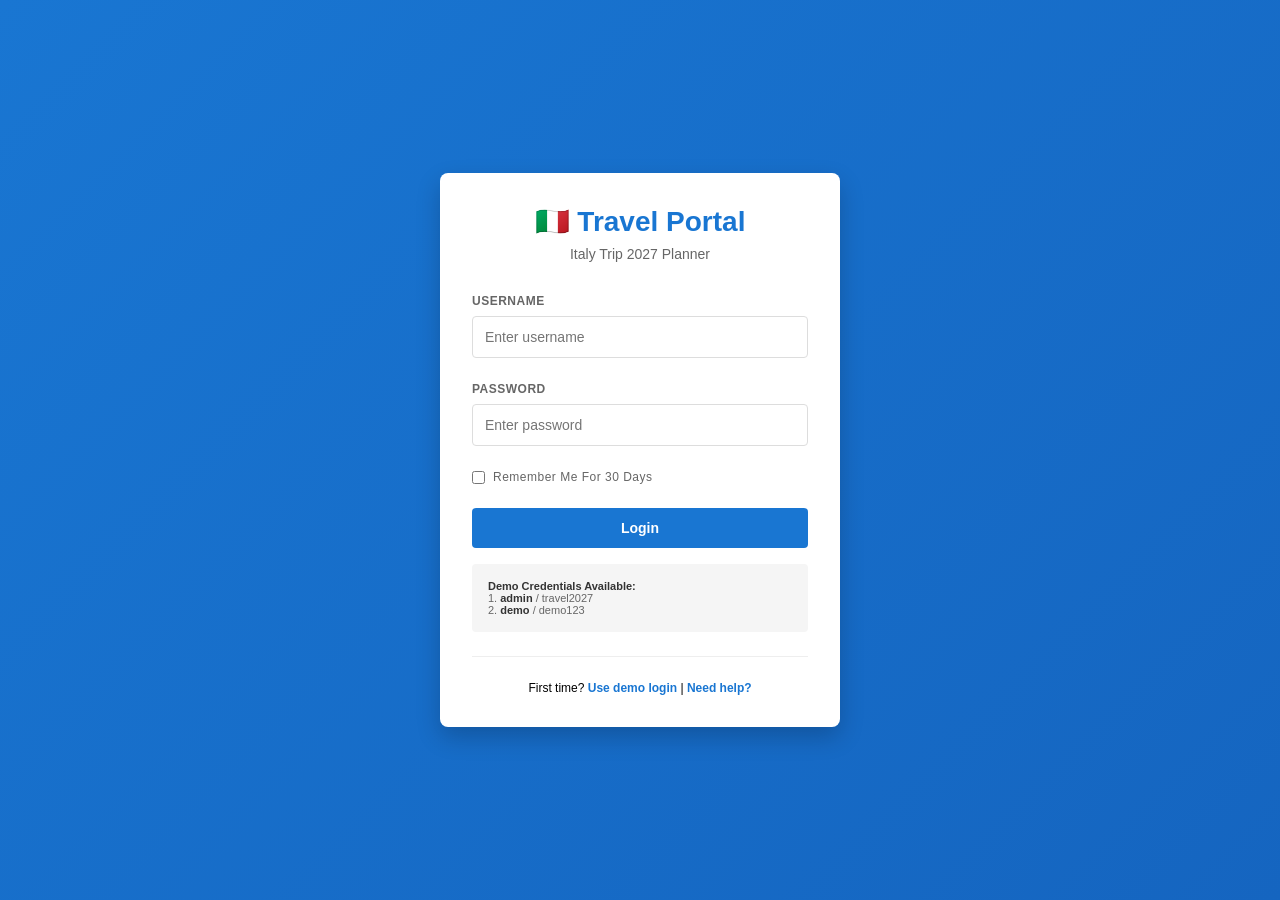
==== index.html @ 77dadd91 "Fix: Add missing auth-manager.js and fix script loading order" ====
<!DOCTYPE html>
<html lang="en">
<head>
  <meta charset="UTF-8">
  <meta name="viewport" content="width=device-width, initial-scale=1.0">
  <title>Italy Trip 2027 - Travel Planner</title>
  <link rel="stylesheet" href="styles/global.css">
  <link rel="stylesheet" href="styles/trip-planner.css">
  <link rel="stylesheet" href="styles/chat.css">
  
  <!-- Authentication Check -->
  <script>
    (function() {
      const authData = localStorage.getItem('travel-portal-auth') || 
                       sessionStorage.getItem('travel-portal-auth');
      
      if (!authData) {
        // Not logged in, redirect to login page
        window.location.href = 'auth.html';
      } else {
        try {
          const { timestamp } = JSON.parse(authData);
          const now = new Date().getTime();
          const SESSION_DURATION = 30 * 24 * 60 * 60 * 1000; // 30 days
          
          if (now - timestamp > SESSION_DURATION) {
            // Session expired
            localStorage.removeItem('travel-portal-auth');
            sessionStorage.removeItem('travel-portal-auth');
            window.location.href = 'auth.html';
          }
        } catch (e) {
          window.location.href = 'auth.html';
        }
      }
    })();
  </script>
</head>
<body>
  <div id="app" class="planner-wrapper"></div>
  
  <script src="js/config.js"></script>
  <script src="js/api.js"></script>
  <script src="js/storage.js"></script>
  <script src="js/auth-manager.js"></script>
  <script src="js/trip-data.js"></script>
  <script src="js/ui-components.js"></script>
  <script src="js/trip-planner.js"></script>
  <script src="js/travel-agent-bot.js"></script>
  <script src="js/settings.js"></script>
  <script src="js/main.js"></script>
</body>
</html>
---- styles/global.css ----
/* GLOBAL STYLES */
:root {
  --color-background-primary: #ffffff;
  --color-background-secondary: #f5f5f5;
  --color-background-tertiary: #eeeeee;
  --color-background-info: #1976D2;
  --color-text-primary: #212121;
  --color-text-secondary: #666666;
  --color-text-info: #ffffff;
  --color-border-primary: #e0e0e0;
  --color-border-secondary: #d0d0d0;
  --color-border-tertiary: #e0e0e0;
  --color-border-info: #1976D2;
  --border-radius-sm: 4px;
  --border-radius-md: 6px;
  --border-radius-lg: 12px;
  --font-sans: -apple-system, BlinkMacSystemFont, 'Segoe UI', Roboto, 'Helvetica Neue', sans-serif;
}

* {
  margin: 0;
  padding: 0;
  box-sizing: border-box;
}

html, body {
  font-family: var(--font-sans);
  color: var(--color-text-primary);
  background: var(--color-background-primary);
  overflow: auto;
  height: 100vh;
  width: 100vw;
}

.planner-wrapper {
  display: flex;
  flex-direction: column;
  height: 100vh;
  width: 100vw;
  background: var(--color-background-primary);
  border-radius: var(--border-radius-lg);
  border: 0.5px solid var(--color-border-tertiary);
  overflow: auto;
}

/* HEADER */
.global-header {
  background: var(--color-background-primary);
  padding: 1.5rem;
  border-bottom: 0.5px solid var(--color-border-tertiary);
}

.trip-title {
  font-size: 28px;
  font-weight: 500;
  margin: 0 0 8px 0;
  color: var(--color-text-primary);
}

.trip-meta {
  display: flex;
  gap: 20px;
  font-size: 13px;
  color: var(--color-text-secondary);
  flex-wrap: wrap;
  margin-bottom: 1rem;
}

.header-tabs {
  display: flex;
  gap: 0;
  border-bottom: 1px solid var(--color-border-tertiary);
  overflow-x: auto;
}

.header-tab-btn {
  padding: 12px 20px;
  border: none;
  background: transparent;
  cursor: pointer;
  font-size: 13px;
  font-weight: 500;
  color: var(--color-text-secondary);
  border-bottom: 2px solid transparent;
  transition: all 0.2s;
  white-space: nowrap;
}

.header-tab-btn.active {
  color: var(--color-text-primary);
  border-bottom-color: var(--color-border-info);
  background: var(--color-background-secondary);
}

.header-tab-btn:hover {
  background: var(--color-background-secondary);
}

/* PANELS */
.tab-panel {
  display: none;
  flex: 1;
  overflow: auto;
}

.tab-panel.active {
  display: flex;
  flex-direction: column;
}

/* BUTTONS */
.btn-add {
  padding: 8px 12px;
  background: var(--color-background-info);
  color: var(--color-text-info);
  border: none;
  border-radius: var(--border-radius-md);
  cursor: pointer;
  font-size: 12px;
  font-weight: 500;
  transition: all 0.2s;
}

.btn-add:hover {
  opacity: 0.9;
}

.btn-small {
  padding: 6px 10px;
  font-size: 12px;
  border: 0.5px solid var(--color-border-secondary);
  background: var(--color-background-primary);
  border-radius: var(--border-radius-md);
  cursor: pointer;
  transition: all 0.2s;
}

.btn-small:hover {
  background: var(--color-background-secondary);
}

/* INPUTS */
input[type="text"],
input[type="email"],
input[type="password"],
input[type="number"],
input[type="date"],
input[type="time"],
textarea,
select {
  width: 100%;
  padding: 8px 10px;
  border: 0.5px solid var(--color-border-tertiary);
  border-radius: var(--border-radius-md);
  font-size: 13px;
  font-family: var(--font-sans);
  background: var(--color-background-primary);
  color: var(--color-text-primary);
  transition: border 0.2s;
}

input[type="text"]:focus,
input[type="email"]:focus,
input[type="password"]:focus,
input[type="number"]:focus,
input[type="date"]:focus,
input[type="time"]:focus,
textarea:focus,
select:focus {
  outline: none;
  border-color: var(--color-border-info);
  box-shadow: 0 0 0 2px rgba(25, 118, 210, 0.1);
}

/* MESSAGES */
.success-msg {
  background: #c8e6c9;
  color: #2e7d32;
  padding: 1rem;
  border-radius: var(--border-radius-md);
  font-size: 12px;
  font-weight: 500;
}

.error-msg {
  background: #ffcdd2;
  color: #c62828;
  padding: 1rem;
  border-radius: var(--border-radius-md);
  font-size: 12px;
  font-weight: 500;
}

/* SCROLLBAR */
::-webkit-scrollbar {
  width: 8px;
}

::-webkit-scrollbar-track {
  background: var(--color-background-secondary);
}

::-webkit-scrollbar-thumb {
  background: var(--color-border-tertiary);
  border-radius: 4px;
}

::-webkit-scrollbar-thumb:hover {
  background: var(--color-border-secondary);
}
---- styles/trip-planner.css ----
/* TRIP PLANNER STYLES */

.trip-summary-section {
  padding: 1.5rem;
  border-bottom: 0.5px solid var(--color-border-tertiary);
  background: var(--color-background-secondary);
}

.summary-title {
  font-size: 16px;
  font-weight: 500;
  margin: 0 0 1rem 0;
  color: var(--color-text-primary);
  text-transform: uppercase;
  letter-spacing: 0.5px;
}

.summary-grid {
  display: grid;
  grid-template-columns: repeat(auto-fit, minmax(180px, 1fr));
  gap: 12px;
}

.summary-card {
  background: var(--color-background-primary);
  padding: 1rem;
  border: 0.5px solid var(--color-border-tertiary);
  border-radius: var(--border-radius-md);
  cursor: pointer;
  transition: all 0.2s;
  position: relative;
}

.summary-card:hover {
  border-color: var(--color-border-info);
  background: #f8fbff;
}

.summary-card.active {
  border: 2px solid #1976D2;
  background: #1976D2;
}

.summary-number {
  position: absolute;
  top: 8px;
  right: 12px;
  width: 28px;
  height: 28px;
  background: transparent;
  color: white;
  border-radius: 50%;
  display: flex;
  align-items: center;
  justify-content: center;
  font-size: 12px;
  font-weight: 600;
}

.summary-dest {
  font-size: 13px;
  font-weight: 600;
  color: var(--color-text-primary);
  padding-right: 35px;
}

.summary-days {
  font-size: 12px;
  color: var(--color-text-secondary);
  margin-top: 4px;
}

.summary-highlights {
  font-size: 12px;
  color: var(--color-text-secondary);
  margin-top: 6px;
  line-height: 1.4;
}

.summary-card.active .summary-dest,
.summary-card.active .summary-days,
.summary-card.active .summary-highlights {
  color: white;
}

/* SEGMENT INFO */
.segment-info {
  display: grid;
  grid-template-columns: repeat(4, 1fr);
  gap: 12px;
  padding: 1.5rem;
  background: var(--color-background-secondary);
  border-bottom: 0.5px solid var(--color-border-tertiary);
}

.info-stat {
  background: var(--color-background-primary);
  padding: 12px;
  border-radius: var(--border-radius-md);
  border: 0.5px solid var(--color-border-tertiary);
  font-size: 12px;
}

.info-label {
  color: var(--color-text-secondary);
  text-transform: uppercase;
  letter-spacing: 0.5px;
  font-size: 11px;
  font-weight: 500;
}

.info-value {
  font-size: 15px;
  font-weight: 500;
  margin-top: 6px;
  color: var(--color-text-primary);
}

/* SEGMENT TABS */
.segment-tabs {
  display: flex;
  border-bottom: 1px solid var(--color-border-tertiary);
  background: var(--color-background-secondary);
  overflow-x: auto;
}

.segment-tab-btn {
  padding: 12px 16px;
  border: none;
  background: var(--color-background-secondary);
  cursor: pointer;
  font-size: 13px;
  font-weight: 500;
  color: var(--color-text-secondary);
  transition: all 0.2s;
  position: relative;
  white-space: nowrap;
}

.segment-tab-btn:hover {
  background: var(--color-background-primary);
}

.segment-tab-btn.active {
  background: var(--color-background-primary);
  color: var(--color-text-primary);
  font-weight: 600;
}

.segment-tab-btn.active::after {
  content: '';
  position: absolute;
  bottom: -1px;
  left: 0;
  right: 0;
  height: 3px;
  background: var(--color-border-info);
}

/* SEGMENT CONTENT */
.segment-content {
  padding: 1.5rem;
  display: none;
  overflow-y: auto;
  flex: 1;
}

.segment-content.active {
  display: block;
}

.section-title {
  font-size: 14px;
  font-weight: 500;
  margin: 1.5rem 0 1rem 0;
  text-transform: uppercase;
  letter-spacing: 0.5px;
  color: var(--color-text-primary);
}

.section-title:first-child {
  margin-top: 0;
}

/* ACTIVITY CARD */
.activity-card {
  background: var(--color-background-secondary);
  padding: 1rem;
  border-radius: var(--border-radius-md);
  margin-bottom: 1rem;
  border: 0.5px solid var(--color-border-tertiary);
}

.activity-time-row {
  display: flex;
  gap: 12px;
  align-items: center;
  margin-bottom: 1rem;
}

.activity-time-input {
  width: 80px;
  padding: 8px 10px;
  border: 0.5px solid var(--color-border-tertiary);
  border-radius: 4px;
  font-size: 13px;
  font-weight: 500;
}

.time-label {
  font-size: 11px;
  color: var(--color-text-secondary);
  text-transform: uppercase;
  letter-spacing: 0.5px;
  font-weight: 500;
  white-space: nowrap;
}

.activity-field {
  margin-bottom: 1rem;
}

.field-label {
  font-size: 11px;
  color: var(--color-text-secondary);
  text-transform: uppercase;
  letter-spacing: 0.5px;
  font-weight: 500;
  margin-bottom: 6px;
  display: block;
}

.activity-title-input {
  width: 100%;
  padding: 8px 10px;
  border: 0.5px solid var(--color-border-tertiary);
  border-radius: 4px;
  font-size: 13px;
  font-weight: 500;
  background: var(--color-background-primary);
  color: var(--color-text-primary);
}

.activity-notes-input {
  width: 100%;
  padding: 8px 10px;
  border: 0.5px solid var(--color-border-tertiary);
  border-radius: 4px;
  font-size: 12px;
  background: var(--color-background-primary);
  color: var(--color-text-primary);
  min-height: 60px;
}

.activity-search {
  width: 100%;
  padding: 8px 10px;
  border: 0.5px solid var(--color-border-tertiary);
  border-radius: 4px;
  font-size: 12px;
  background: var(--color-background-primary);
  color: var(--color-text-primary);
  margin-bottom: 8px;
}

.btn-map-link {
  padding: 6px 10px;
  background: var(--color-background-info);
  color: var(--color-text-info);
  border: none;
  border-radius: 4px;
  cursor: pointer;
  font-size: 11px;
  font-weight: 500;
  transition: all 0.2s;
}

.btn-map-link:hover {
  opacity: 0.9;
}

/* MAP TAB */
.map-container {
  display: grid;
  grid-template-columns: 1fr 280px;
  gap: 1rem;
  padding: 1.5rem;
  min-height: 600px;
  flex: 1;
}

.map-area {
  background: var(--color-background-secondary);
  border: 0.5px solid var(--color-border-tertiary);
  border-radius: var(--border-radius-md);
  padding: 1rem;
  position: relative;
  display: flex;
  flex-direction: column;
}

.map-placeholder {
  flex: 1;
  background: linear-gradient(135deg, #e8eef7 0%, #f0f4f9 100%);
  border: 1px dashed var(--color-border-tertiary);
  border-radius: 4px;
  display: flex;
  align-items: center;
  justify-content: center;
  color: var(--color-text-secondary);
  font-size: 13px;
  text-align: center;
  padding: 2rem;
}

.map-title {
  font-size: 14px;
  font-weight: 500;
  color: var(--color-text-primary);
  margin-bottom: 1rem;
}

.map-sidebar {
  background: var(--color-background-secondary);
  border: 0.5px solid var(--color-border-tertiary);
  border-radius: var(--border-radius-md);
  padding: 1rem;
  overflow-y: auto;
  max-height: 600px;
}

.sidebar-section {
  margin-bottom: 1.5rem;
}

.sidebar-section:last-child {
  margin-bottom: 0;
}

.sidebar-title {
  font-size: 12px;
  font-weight: 600;
  color: var(--color-text-primary);
  margin-bottom: 0.75rem;
  text-transform: uppercase;
  letter-spacing: 0.5px;
  padding-bottom: 0.75rem;
  border-bottom: 1px solid var(--color-border-tertiary);
}

.map-item {
  background: var(--color-background-primary);
  padding: 0.75rem;
  border-radius: 4px;
  margin-bottom: 0.75rem;
  border: 0.5px solid var(--color-border-tertiary);
  cursor: pointer;
  transition: all 0.2s;
}

.map-item:hover {
  background: #f8fbff;
  border-color: var(--color-border-info);
}

.map-item.active {
  background: var(--color-background-info);
  border-color: var(--color-border-info);
}

.map-item-time {
  font-size: 11px;
  font-weight: 600;
  color: var(--color-text-info);
}

.map-item-title {
  font-size: 12px;
  font-weight: 500;
  color: var(--color-text-primary);
  margin-top: 4px;
}

.map-item-subtitle {
  font-size: 11px;
  color: var(--color-text-secondary);
  margin-top: 2px;
}

.map-item-search {
  padding: 4px;
  border: 0.5px solid var(--color-border-tertiary);
  border-radius: 3px;
  font-size: 11px;
  margin-top: 4px;
  width: 100%;
}

.map-item-badge {
  display: inline-block;
  background: var(--color-background-info);
  color: var(--color-text-info);
  padding: 2px 6px;
  border-radius: 3px;
  font-size: 10px;
  font-weight: 500;
  margin-top: 4px;
}
---- styles/chat.css ----
/* CHAT STYLES */

.chat-container {
  display: flex;
  flex-direction: column;
  flex: 1;
  overflow: hidden;
}

.chat-messages {
  flex: 1;
  overflow-y: auto;
  padding: 1.5rem;
  display: flex;
  flex-direction: column;
  gap: 1rem;
  background: var(--color-background-secondary);
}

.chat-message {
  display: flex;
  gap: 10px;
  animation: slideIn 0.3s ease;
}

@keyframes slideIn {
  from {
    opacity: 0;
    transform: translateY(10px);
  }
  to {
    opacity: 1;
    transform: translateY(0);
  }
}

.message-avatar {
  width: 32px;
  height: 32px;
  border-radius: 50%;
  display: flex;
  align-items: center;
  justify-content: center;
  font-size: 16px;
  flex-shrink: 0;
}

.message-avatar.user {
  background: var(--color-background-info);
  color: var(--color-text-info);
}

.message-avatar.bot {
  background: #E8F5E9;
  color: #2E7D32;
}

.message-content {
  flex: 1;
}

.message-text {
  background: var(--color-background-primary);
  padding: 10px 12px;
  border-radius: 8px;
  font-size: 13px;
  line-height: 1.5;
  word-wrap: break-word;
}

.message-user .message-text {
  background: var(--color-background-info);
  color: var(--color-text-info);
}

.message-bot .message-text {
  background: #F1F8E9;
  color: #33691E;
}

.message-timestamp {
  font-size: 11px;
  color: var(--color-text-secondary);
  margin-top: 4px;
  padding: 0 12px;
}

.message-actions {
  display: flex;
  gap: 4px;
  margin-top: 4px;
  padding: 0 12px;
}

.btn-action {
  padding: 4px 8px;
  font-size: 11px;
  background: var(--color-background-primary);
  border: 0.5px solid var(--color-border-tertiary);
  border-radius: 4px;
  cursor: pointer;
  color: var(--color-text-secondary);
  transition: all 0.2s;
}

.btn-action:hover {
  background: var(--color-background-info);
  color: var(--color-text-info);
}

.chat-input-area {
  padding: 1.5rem;
  background: var(--color-background-primary);
  border-top: 0.5px solid var(--color-border-tertiary);
}

.chat-input-row {
  display: flex;
  gap: 10px;
  margin-bottom: 1rem;
}

.chat-input {
  flex: 1;
  padding: 10px 12px;
  border: 0.5px solid var(--color-border-tertiary);
  border-radius: 8px;
  font-size: 13px;
  font-family: var(--font-sans);
  background: var(--color-background-secondary);
  color: var(--color-text-primary);
}

.chat-input:focus {
  outline: none;
  border-color: var(--color-border-info);
}

.btn-send {
  padding: 10px 16px;
  background: var(--color-background-info);
  color: var(--color-text-info);
  border: none;
  border-radius: 8px;
  cursor: pointer;
  font-size: 13px;
  font-weight: 500;
  transition: all 0.2s;
}

.btn-send:hover:not(:disabled) {
  opacity: 0.9;
}

.btn-send:disabled {
  opacity: 0.5;
  cursor: not-allowed;
}

.chat-toolbar {
  display: flex;
  gap: 8px;
  font-size: 12px;
  margin-bottom: 1rem;
}

.btn-toolbar {
  padding: 6px 10px;
  background: var(--color-background-secondary);
  border: 0.5px solid var(--color-border-tertiary);
  border-radius: 4px;
  cursor: pointer;
  color: var(--color-text-secondary);
  font-size: 12px;
  transition: all 0.2s;
}

.btn-toolbar:hover {
  background: var(--color-background-info);
  color: var(--color-text-info);
}

.info-banner {
  background: var(--color-background-info);
  color: var(--color-text-info);
  padding: 1rem;
  border-radius: 6px;
  margin-bottom: 1rem;
  font-size: 12px;
  line-height: 1.6;
}

.empty-state {
  display: flex;
  flex-direction: column;
  align-items: center;
  justify-content: center;
  height: 100%;
  text-align: center;
  color: var(--color-text-secondary);
}

.empty-state-icon {
  font-size: 48px;
  margin-bottom: 1rem;
}

.empty-state-text {
  font-size: 14px;
  margin-bottom: 0.5rem;
  color: var(--color-text-primary);
}

.empty-state-desc {
  font-size: 12px;
  color: var(--color-text-secondary);
  max-width: 300px;
}

.suggestion-chips {
  display: flex;
  gap: 8px;
  flex-wrap: wrap;
  margin-top: 2rem;
}

.chip {
  padding: 6px 12px;
  background: var(--color-background-secondary);
  border: 0.5px solid var(--color-border-tertiary);
  border-radius: 20px;
  cursor: pointer;
  font-size: 12px;
  color: var(--color-text-secondary);
  transition: all 0.2s;
}

.chip:hover {
  background: var(--color-background-info);
  color: var(--color-text-info);
  border-color: var(--color-border-info);
}
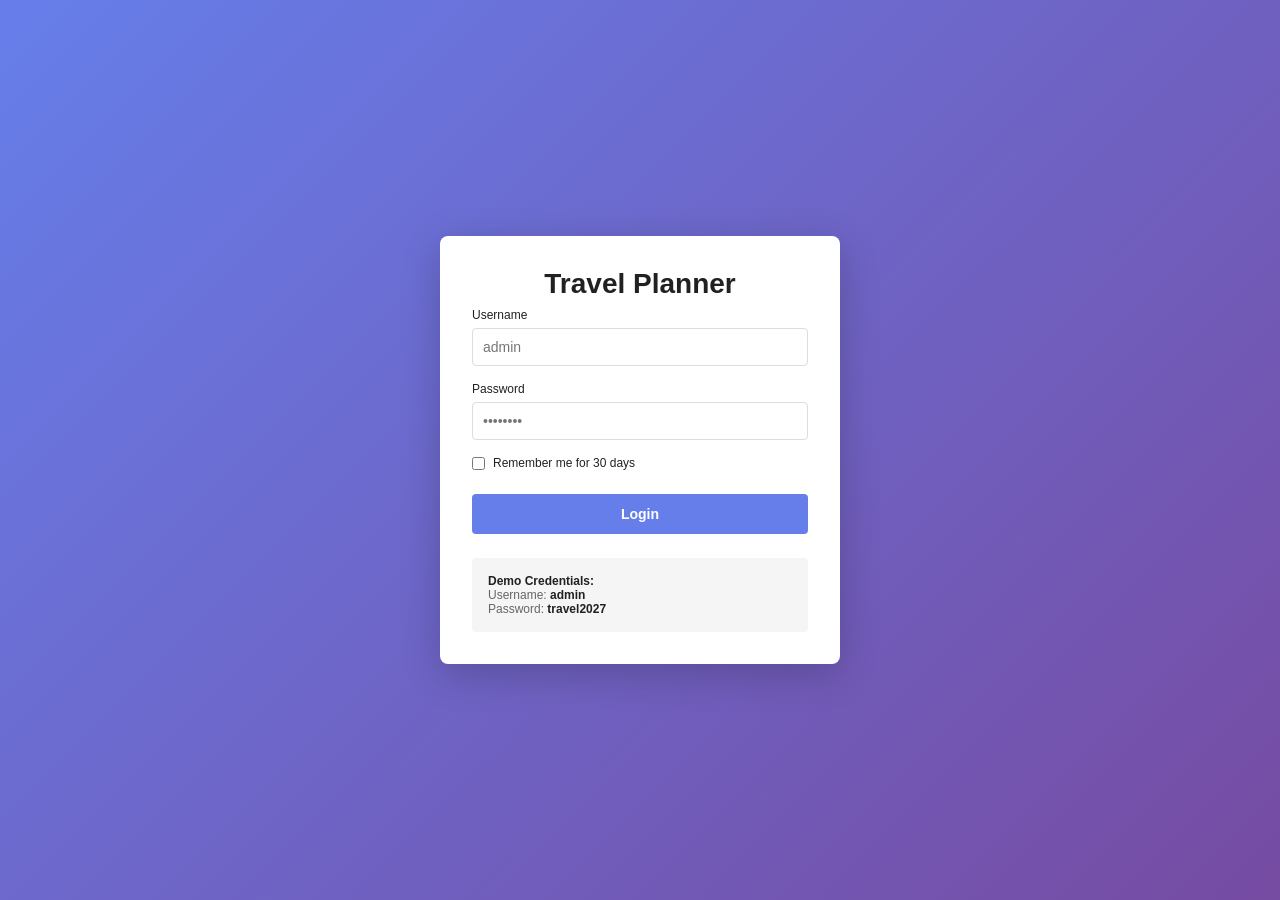
==== commit 87ff5398: "Fix: Restore complete index.html with proper HTML structure and CSS links" ====
--- a/index.html
+++ b/index.html
@@ -7,8 +7,10 @@
   <link rel="stylesheet" href="styles/global.css">
   <link rel="stylesheet" href="styles/trip-planner.css">
   <link rel="stylesheet" href="styles/chat.css">
+</head>
+<body>
+  <div id="app" class="planner-wrapper"></div>
   
-  <!-- Authentication Check -->
   <script>
     (function() {
       const authData = localStorage.getItem('travel-portal-auth') || 
@@ -35,9 +37,6 @@
       }
     })();
   </script>
-</head>
-<body>
-  <div id="app" class="planner-wrapper"></div>
   
   <script src="js/config.js"></script>
   <script src="js/api.js"></script>
@@ -50,4 +49,4 @@
   <script src="js/settings.js"></script>
   <script src="js/main.js"></script>
 </body>
-</html>
+</html>
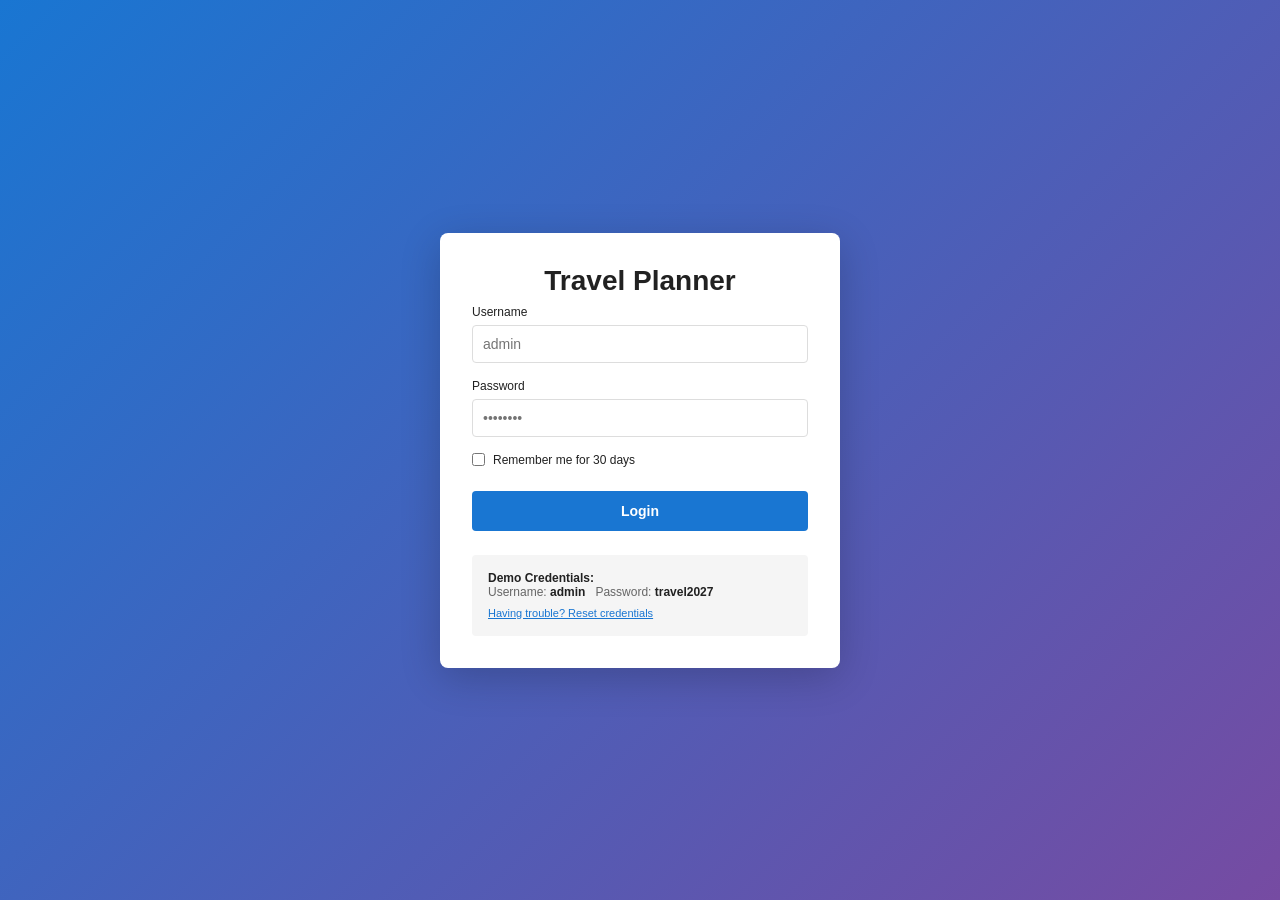
==== commit 17449d22: "feat: Trip planner major UI overhaul - Budget and Flights moved from global header tabs to per-trip " ====
--- a/index.html
+++ b/index.html
@@ -13,20 +13,18 @@
   
   <script>
     (function() {
-      const authData = localStorage.getItem('travel-portal-auth') || 
-                       sessionStorage.getItem('travel-portal-auth');
+      const authData = localStorage.getItem('travel-portal-auth') ||
+                       sessionStorage.getItem('travel-portal-auth-session');
       
       if (!authData) {
-        // Not logged in, redirect to login page
         window.location.href = 'auth.html';
       } else {
         try {
           const { timestamp } = JSON.parse(authData);
           const now = new Date().getTime();
-          const SESSION_DURATION = 30 * 24 * 60 * 60 * 1000; // 30 days
+          const SESSION_DURATION = 30 * 24 * 60 * 60 * 1000;
           
           if (now - timestamp > SESSION_DURATION) {
-            // Session expired
             localStorage.removeItem('travel-portal-auth');
             sessionStorage.removeItem('travel-portal-auth');
             window.location.href = 'auth.html';
@@ -38,6 +36,7 @@
     })();
   </script>
   
+  <script src="https://cdn.sheetjs.com/xlsx-0.20.3/package/dist/xlsx.full.min.js"></script>
   <script src="js/config.js"></script>
   <script src="js/api.js"></script>
   <script src="js/storage.js"></script>
--- a/styles/global.css
+++ b/styles/global.css
@@ -46,24 +46,27 @@
 /* HEADER */
 .global-header {
   background: var(--color-background-primary);
-  padding: 1.5rem;
+  padding: 1.25rem 1.5rem 0;
   border-bottom: 0.5px solid var(--color-border-tertiary);
 }
 
+.header-title-block {
+  margin-bottom: 1rem;
+}
+
 .trip-title {
-  font-size: 28px;
-  font-weight: 500;
-  margin: 0 0 8px 0;
-  color: var(--color-text-primary);
-}
-
-.trip-meta {
-  display: flex;
-  gap: 20px;
-  font-size: 13px;
+  font-size: 22px;
+  font-weight: 700;
+  margin: 0 0 4px 0;
+  color: var(--color-text-primary);
+  letter-spacing: 0.3px;
+}
+
+.trip-instruction {
+  font-size: 11px;
+  font-weight: 500;
   color: var(--color-text-secondary);
-  flex-wrap: wrap;
-  margin-bottom: 1rem;
+  letter-spacing: 0.6px;
 }
 
 .header-tabs {
@@ -191,6 +194,68 @@
   font-weight: 500;
 }
 
+/* UNDO TOAST */
+.undo-toast {
+  position: fixed;
+  bottom: 24px;
+  left: 50%;
+  transform: translateX(-50%) translateY(80px);
+  background: #323232;
+  color: white;
+  padding: 12px 18px;
+  border-radius: 6px;
+  display: flex;
+  align-items: center;
+  gap: 18px;
+  font-size: 13px;
+  z-index: 2000;
+  box-shadow: 0 4px 16px rgba(0, 0, 0, 0.25);
+  transition: transform 0.25s ease;
+  white-space: nowrap;
+  pointer-events: all;
+}
+
+.undo-toast.visible {
+  transform: translateX(-50%) translateY(0);
+}
+
+.undo-toast-btn {
+  background: none;
+  border: none;
+  color: #90caf9;
+  font-size: 13px;
+  font-weight: 600;
+  cursor: pointer;
+  padding: 0;
+}
+
+.undo-toast-btn:hover {
+  color: #bbdefb;
+}
+
+/* SAVED INDICATOR */
+.saved-indicator {
+  position: fixed;
+  bottom: 24px;
+  right: 24px;
+  background: #2e7d32;
+  color: white;
+  padding: 8px 14px;
+  border-radius: 6px;
+  font-size: 12px;
+  font-weight: 500;
+  opacity: 0;
+  transform: translateY(8px);
+  transition: opacity 0.2s, transform 0.2s;
+  pointer-events: none;
+  z-index: 1900;
+}
+
+.saved-indicator.visible {
+  opacity: 1;
+  transform: translateY(0);
+}
+
 /* SCROLLBAR */
 ::-webkit-scrollbar {
   width: 8px;
--- a/styles/trip-planner.css
+++ b/styles/trip-planner.css
@@ -1,24 +1,486 @@
 /* TRIP PLANNER STYLES */
+
+/* ── Trip Summary Bar (rollup stats) ───────────────── */
+
+.trip-summary-bar {
+  display: grid;
+  grid-template-columns: repeat(4, 1fr);
+  gap: 12px;
+  padding: 1rem 1.5rem;
+  background: var(--color-background-secondary);
+  border-bottom: 0.5px solid var(--color-border-tertiary);
+}
+
+/* ── Trip Selector Bar ──────────────────────────────── */
+
+.trip-selector-bar {
+  display: flex;
+  align-items: center;
+  justify-content: space-between;
+  padding: 0.75rem 1.5rem;
+  background: var(--color-background-primary);
+  border-bottom: 0.5px solid var(--color-border-tertiary);
+  gap: 12px;
+}
+
+.trip-selector-left {
+  display: flex;
+  align-items: center;
+  gap: 10px;
+}
+
+.trip-selector-label {
+  font-size: 11px;
+  font-weight: 500;
+  color: var(--color-text-secondary);
+  text-transform: uppercase;
+  letter-spacing: 0.5px;
+  white-space: nowrap;
+}
+
+.trip-select {
+  padding: 6px 10px;
+  border: 0.5px solid var(--color-border-tertiary);
+  border-radius: var(--border-radius-md);
+  font-size: 13px;
+  font-weight: 500;
+  color: var(--color-text-primary);
+  background: var(--color-background-primary);
+  cursor: pointer;
+  min-width: 200px;
+}
+
+.trip-select:focus {
+  outline: none;
+  border-color: var(--color-border-info);
+}
+
+.trip-selector-right {
+  display: flex;
+  align-items: center;
+  gap: 8px;
+}
+
+.import-tooltip-wrap {
+  position: relative;
+}
+
+.btn-import-trip {
+  padding: 7px 14px;
+  background: var(--color-background-primary);
+  color: var(--color-text-secondary);
+  border: 0.5px solid var(--color-border-secondary);
+  border-radius: var(--border-radius-md);
+  font-size: 12px;
+  font-weight: 500;
+  cursor: pointer;
+  white-space: nowrap;
+  transition: all 0.2s;
+}
+
+.btn-import-trip:hover {
+  background: #e8f5e9;
+  border-color: #a5d6a7;
+  color: #2e7d32;
+}
+
+.import-tooltip {
+  display: none;
+  position: absolute;
+  top: calc(100% + 8px);
+  right: 0;
+  width: 280px;
+  background: #323232;
+  color: #fff;
+  font-size: 12px;
+  line-height: 1.6;
+  padding: 12px 14px;
+  border-radius: var(--border-radius-md);
+  box-shadow: 0 4px 16px rgba(0,0,0,0.25);
+  z-index: 1000;
+  pointer-events: none;
+}
+
+.import-tooltip::after {
+  content: '';
+  position: absolute;
+  bottom: 100%;
+  right: 18px;
+  border: 6px solid transparent;
+  border-bottom-color: #323232;
+}
+
+.import-tooltip-wrap:hover .import-tooltip {
+  display: block;
+}
+
+.btn-new-trip {
+  padding: 7px 14px;
+  background: var(--color-background-info);
+  color: var(--color-text-info);
+  border: none;
+  border-radius: var(--border-radius-md);
+  font-size: 12px;
+  font-weight: 500;
+  cursor: pointer;
+  white-space: nowrap;
+  transition: opacity 0.2s;
+}
+
+.btn-new-trip:hover {
+  opacity: 0.88;
+}
+
+.btn-trip-action {
+  background: none;
+  border: 0.5px solid var(--color-border-tertiary);
+  border-radius: var(--border-radius-md);
+  cursor: pointer;
+  padding: 5px 8px;
+  font-size: 13px;
+  line-height: 1;
+  color: var(--color-text-secondary);
+  transition: all 0.15s;
+}
+
+.btn-trip-action:hover {
+  background: var(--color-background-secondary);
+  border-color: var(--color-border-secondary);
+}
+
+.btn-trip-delete:hover {
+  background: #ffebee;
+  border-color: #ef9a9a;
+  color: #c62828;
+}
+
+.btn-trip-export:hover {
+  background: #e8f5e9;
+  border-color: #a5d6a7;
+  color: #2e7d32;
+}
+
+/* ── Trip Select + Edit Group ───────────────────────── */
+
+.trip-select-group {
+  display: flex;
+  align-items: stretch;
+}
+
+.trip-select-group .trip-select {
+  border-radius: var(--border-radius-md) 0 0 var(--border-radius-md);
+  border-right: none;
+  min-width: 180px;
+}
+
+.btn-trip-edit {
+  background: var(--color-background-secondary);
+  border: 0.5px solid var(--color-border-tertiary);
+  border-radius: 0 var(--border-radius-md) var(--border-radius-md) 0;
+  padding: 0 10px;
+  font-size: 14px;
+  cursor: pointer;
+  transition: all 0.15s;
+  line-height: 1;
+}
+
+.btn-trip-edit:hover {
+  background: #fff8e1;
+  border-color: #ffb74d;
+}
+
+/* ── Trip View Toggle Buttons ───────────────────────── */
+
+.btn-trip-view {
+  background: none;
+  border: 0.5px solid var(--color-border-tertiary);
+  border-radius: var(--border-radius-md);
+  padding: 6px 10px;
+  font-size: 16px;
+  cursor: pointer;
+  transition: all 0.15s;
+  line-height: 1;
+}
+
+.btn-trip-view:hover {
+  background: var(--color-background-secondary);
+  border-color: var(--color-border-secondary);
+}
+
+.btn-trip-view.active {
+  background: #e8f0fe;
+  border-color: #4a90d9;
+  box-shadow: 0 0 0 1px #4a90d9;
+}
+
+/* ── Budget Accordion ───────────────────────────────── */
+
+.budget-accordion {
+  border-bottom: 0.5px solid var(--color-border-tertiary);
+}
+
+.budget-accordion-header {
+  display: flex;
+  align-items: center;
+  justify-content: space-between;
+  width: 100%;
+  padding: 0.875rem 1.5rem;
+  background: var(--color-background-primary);
+  border: none;
+  cursor: pointer;
+  text-align: left;
+  transition: background 0.15s;
+}
+
+.budget-accordion-header:hover {
+  background: var(--color-background-secondary);
+}
+
+.budget-header-left {
+  display: flex;
+  align-items: center;
+  gap: 14px;
+}
+
+.budget-header-title {
+  font-size: 12px;
+  font-weight: 600;
+  color: var(--color-text-primary);
+  text-transform: uppercase;
+  letter-spacing: 0.5px;
+}
+
+.budget-header-summary {
+  font-size: 12px;
+  color: var(--color-text-secondary);
+}
+
+.budget-chevron {
+  font-size: 13px;
+  color: var(--color-text-secondary);
+}
+
+.budget-accordion-body {
+  background: var(--color-background-secondary);
+  border-top: 0.5px solid var(--color-border-tertiary);
+}
+
+.budget-body-inner {
+  padding: 1.25rem 1.5rem;
+  display: grid;
+  grid-template-columns: 1fr 1fr;
+  gap: 1.5rem;
+}
+
+.budget-label {
+  font-size: 11px;
+  color: var(--color-text-secondary);
+  text-transform: uppercase;
+  letter-spacing: 0.5px;
+  font-weight: 500;
+  display: block;
+  margin-bottom: 6px;
+}
+
+.budget-total-input-wrap {
+  display: flex;
+  gap: 6px;
+  align-items: center;
+}
+
+.budget-currency-select {
+  padding: 7px 6px;
+  border: 0.5px solid var(--color-border-tertiary);
+  border-radius: 4px;
+  font-size: 12px;
+  font-weight: 500;
+  background: var(--color-background-primary);
+  color: var(--color-text-primary);
+  width: 68px;
+}
+
+.budget-total-input {
+  flex: 1;
+  padding: 7px 10px;
+  border: 0.5px solid var(--color-border-tertiary);
+  border-radius: 4px;
+  font-size: 13px;
+  font-weight: 500;
+  background: var(--color-background-primary);
+  color: var(--color-text-primary);
+}
+
+.budget-total-input:focus,
+.budget-currency-select:focus {
+  outline: none;
+  border-color: var(--color-border-info);
+}
+
+.budget-progress-section {
+  margin-top: 1.25rem;
+}
+
+.budget-progress-row {
+  display: flex;
+  justify-content: space-between;
+  font-size: 12px;
+  color: var(--color-text-secondary);
+  margin-bottom: 5px;
+}
+
+.budget-progress-bar-wrap {
+  background: var(--color-background-tertiary);
+  border-radius: 4px;
+  height: 6px;
+  margin: 6px 0;
+  overflow: hidden;
+}
+
+.budget-progress-bar {
+  height: 100%;
+  background: var(--color-background-info);
+  border-radius: 4px;
+  transition: width 0.3s, background 0.3s;
+}
+
+.budget-categories-title {
+  font-size: 11px;
+  color: var(--color-text-secondary);
+  text-transform: uppercase;
+  letter-spacing: 0.5px;
+  font-weight: 500;
+  margin-bottom: 10px;
+}
+
+.budget-category-row {
+  display: flex;
+  align-items: center;
+  justify-content: space-between;
+  gap: 10px;
+  margin-bottom: 7px;
+}
+
+.budget-category-label {
+  font-size: 12px;
+  color: var(--color-text-primary);
+  flex: 1;
+}
+
+.budget-category-input {
+  width: 90px;
+  padding: 5px 8px;
+  border: 0.5px solid var(--color-border-tertiary);
+  border-radius: 4px;
+  font-size: 12px;
+  background: var(--color-background-primary);
+  color: var(--color-text-primary);
+  text-align: right;
+}
+
+.budget-category-input:focus {
+  outline: none;
+  border-color: var(--color-border-info);
+}
+
+/* ── New Trip Modal ─────────────────────────────────── */
+
+.modal-overlay {
+  position: fixed;
+  inset: 0;
+  background: rgba(0, 0, 0, 0.4);
+  display: flex;
+  align-items: center;
+  justify-content: center;
+  z-index: 1000;
+}
+
+.modal-box {
+  background: var(--color-background-primary);
+  border-radius: var(--border-radius-lg);
+  width: 420px;
+  max-width: 90vw;
+  box-shadow: 0 8px 32px rgba(0, 0, 0, 0.18);
+}
+
+.modal-header {
+  display: flex;
+  align-items: center;
+  justify-content: space-between;
+  padding: 1.25rem 1.5rem;
+  border-bottom: 0.5px solid var(--color-border-tertiary);
+}
+
+.modal-title {
+  font-size: 15px;
+  font-weight: 600;
+  color: var(--color-text-primary);
+}
+
+.modal-close {
+  background: none;
+  border: none;
+  font-size: 14px;
+  cursor: pointer;
+  color: var(--color-text-secondary);
+  padding: 4px;
+  line-height: 1;
+}
+
+.modal-close:hover {
+  color: var(--color-text-primary);
+}
+
+.modal-body {
+  padding: 1.25rem 1.5rem;
+  display: flex;
+  flex-direction: column;
+  gap: 1rem;
+}
+
+.modal-field {
+  flex: 1;
+}
+
+.modal-field-row {
+  display: flex;
+  gap: 12px;
+}
+
+.modal-footer {
+  display: flex;
+  justify-content: flex-end;
+  gap: 8px;
+  padding: 1rem 1.5rem;
+  border-top: 0.5px solid var(--color-border-tertiary);
+}
 
 .trip-summary-section {
   padding: 1.5rem;
   border-bottom: 0.5px solid var(--color-border-tertiary);
   background: var(--color-background-secondary);
-}
-
-.summary-title {
-  font-size: 16px;
-  font-weight: 500;
-  margin: 0 0 1rem 0;
-  color: var(--color-text-primary);
-  text-transform: uppercase;
-  letter-spacing: 0.5px;
 }
 
 .summary-grid {
   display: grid;
   grid-template-columns: repeat(auto-fit, minmax(180px, 1fr));
   gap: 12px;
+  margin-bottom: 12px;
+}
+
+.btn-add-section {
+  padding: 8px 14px;
+  background: transparent;
+  color: var(--color-background-info);
+  border: 1px dashed var(--color-background-info);
+  border-radius: var(--border-radius-md);
+  cursor: pointer;
+  font-size: 12px;
+  font-weight: 500;
+  transition: all 0.2s;
+}
+
+.btn-add-section:hover {
+  background: rgba(25, 118, 210, 0.06);
 }
 
 .summary-card {
@@ -44,17 +506,22 @@
 .summary-number {
   position: absolute;
   top: 8px;
-  right: 12px;
-  width: 28px;
-  height: 28px;
-  background: transparent;
+  right: 8px;
+  width: 24px;
+  height: 24px;
+  background: var(--color-background-tertiary);
+  color: var(--color-text-secondary);
+  border-radius: 50%;
+  display: flex;
+  align-items: center;
+  justify-content: center;
+  font-size: 11px;
+  font-weight: 600;
+}
+
+.summary-card.active .summary-number {
+  background: rgba(255, 255, 255, 0.2);
   color: white;
-  border-radius: 50%;
-  display: flex;
-  align-items: center;
-  justify-content: center;
-  font-size: 12px;
-  font-weight: 600;
 }
 
 .summary-dest {
@@ -70,11 +537,46 @@
   margin-top: 4px;
 }
 
+.summary-date-row {
+  display: flex;
+  justify-content: space-between;
+  align-items: center;
+  margin-top: 5px;
+}
+
+.summary-date-label {
+  font-size: 10px;
+  color: var(--color-text-secondary);
+  text-transform: uppercase;
+  letter-spacing: 0.3px;
+  font-weight: 500;
+}
+
+.summary-date-value {
+  font-size: 11px;
+  color: var(--color-text-primary);
+  font-weight: 500;
+}
+
+
+.summary-nights {
+  font-size: 11px;
+  color: var(--color-text-secondary);
+  margin-top: 7px;
+  font-weight: 500;
+}
+
+.summary-card.active .summary-date-label,
+.summary-card.active .summary-nights {
+  color: rgba(255, 255, 255, 0.75);
+}
+
+.summary-card.active .summary-date-value {
+  color: white;
+}
+
 .summary-highlights {
-  font-size: 12px;
-  color: var(--color-text-secondary);
-  margin-top: 6px;
-  line-height: 1.4;
+  display: none;
 }
 
 .summary-card.active .summary-dest,
@@ -83,37 +585,172 @@
   color: white;
 }
 
-/* SEGMENT INFO */
-.segment-info {
-  display: grid;
-  grid-template-columns: repeat(4, 1fr);
+.summary-activity-badge {
+  display: inline-block;
+  margin-top: 8px;
+  background: #e3f2fd;
+  color: #1565c0;
+  border-radius: 10px;
+  font-size: 10px;
+  font-weight: 600;
+  padding: 2px 7px;
+}
+
+.summary-card.active .summary-activity-badge {
+  background: rgba(255, 255, 255, 0.22);
+  color: white;
+}
+
+.empty-trip-state {
+  grid-column: 1 / -1;
+  text-align: center;
+  padding: 2rem 1rem;
+  color: var(--color-text-secondary);
+}
+
+.empty-trip-icon {
+  font-size: 32px;
+  margin-bottom: 0.75rem;
+}
+
+.empty-trip-text {
+  font-size: 14px;
+  font-weight: 500;
+  color: var(--color-text-primary);
+  margin-bottom: 6px;
+}
+
+.empty-trip-desc {
+  font-size: 12px;
+  line-height: 1.5;
+}
+
+.coming-soon-notice {
+  padding: 1rem;
+  background: var(--color-background-secondary);
+  border: 0.5px dashed var(--color-border-secondary);
+  border-radius: var(--border-radius-md);
+  font-size: 12px;
+  color: var(--color-text-secondary);
+  text-align: center;
+  margin-bottom: 1rem;
+}
+
+.modal-field-error {
+  font-size: 11px;
+  color: #c62828;
+  margin-top: 4px;
+}
+
+/* SECTION DETAIL HEADER */
+.section-detail-header {
+  display: flex;
+  align-items: flex-end;
   gap: 12px;
-  padding: 1.5rem;
+  padding: 12px 1.5rem;
   background: var(--color-background-secondary);
   border-bottom: 0.5px solid var(--color-border-tertiary);
 }
 
-.info-stat {
-  background: var(--color-background-primary);
-  padding: 12px;
+.section-detail-number {
+  display: inline-flex;
+  align-items: center;
+  justify-content: center;
+  min-width: 34px;
+  height: 34px;
+  padding: 0 10px;
+  background: var(--color-background-info);
+  color: var(--color-text-info);
+  border-radius: var(--border-radius-sm);
+  font-size: 14px;
+  font-weight: 700;
+  flex-shrink: 0;
+  align-self: flex-end;
+  margin-bottom: 2px;
+}
+
+.detail-field-group {
+  display: flex;
+  flex-direction: column;
+  gap: 3px;
+  flex: 1;
+  min-width: 0;
+  max-width: 260px;
+}
+
+.section-detail-title {
+  font-size: 13px;
+  font-weight: 600;
+  color: var(--color-text-primary);
+  background: transparent;
+  border: 0.5px solid var(--color-border-secondary);
   border-radius: var(--border-radius-md);
-  border: 0.5px solid var(--color-border-tertiary);
-  font-size: 12px;
-}
-
-.info-label {
-  color: var(--color-text-secondary);
+  padding: 5px 8px;
+  width: 100%;
+  transition: border-color 0.2s, background 0.2s;
+}
+
+.section-detail-title:hover {
+  border-color: var(--color-border-secondary);
+  background: var(--color-background-primary);
+}
+
+.section-detail-title:focus {
+  border-color: var(--color-border-info);
+  background: var(--color-background-primary);
+  box-shadow: 0 0 0 2px rgba(25, 118, 210, 0.1);
+}
+
+.detail-date-group {
+  display: flex;
+  flex-direction: column;
+  gap: 3px;
+}
+
+.detail-date-label {
+  font-size: 10px;
+  font-weight: 600;
   text-transform: uppercase;
   letter-spacing: 0.5px;
-  font-size: 11px;
-  font-weight: 500;
-}
-
-.info-value {
-  font-size: 15px;
-  font-weight: 500;
-  margin-top: 6px;
-  color: var(--color-text-primary);
+  color: var(--color-text-secondary);
+}
+
+.detail-date-input {
+  width: auto;
+  padding: 5px 8px;
+  font-size: 12px;
+  font-family: var(--font-sans);
+  border: 0.5px solid var(--color-border-secondary);
+  border-radius: var(--border-radius-sm);
+  background: var(--color-background-primary);
+  color: var(--color-text-primary);
+  cursor: pointer;
+}
+
+.detail-date-input:focus {
+  outline: none;
+  border-color: var(--color-border-info);
+  box-shadow: 0 0 0 2px rgba(25, 118, 210, 0.1);
+}
+
+.btn-delete-section {
+  margin-left: auto;
+  background: none;
+  border: 0.5px solid var(--color-border-tertiary);
+  border-radius: var(--border-radius-md);
+  cursor: pointer;
+  padding: 5px 8px;
+  font-size: 13px;
+  line-height: 1;
+  color: var(--color-text-secondary);
+  transition: all 0.15s;
+  flex-shrink: 0;
+}
+
+.btn-delete-section:hover {
+  background: #ffebee;
+  border-color: #ef9a9a;
+  color: #c62828;
 }
 
 /* SEGMENT TABS */
@@ -169,6 +806,46 @@
   display: block;
 }
 
+/* ITINERARY DAY BAR */
+.itinerary-day-bar {
+  display: flex;
+  align-items: center;
+  gap: 10px;
+  padding: 10px 1.5rem;
+  margin: -1.5rem -1.5rem 1.25rem -1.5rem;
+  background: var(--color-background-secondary);
+  border-bottom: 0.5px solid var(--color-border-tertiary);
+}
+
+.day-bar-label {
+  font-size: 11px;
+  font-weight: 600;
+  text-transform: uppercase;
+  letter-spacing: 0.6px;
+  color: var(--color-text-secondary);
+  white-space: nowrap;
+}
+
+.day-select {
+  width: auto;
+  min-width: 200px;
+  padding: 6px 10px;
+  font-size: 13px;
+  font-weight: 500;
+  border: 0.5px solid var(--color-border-secondary);
+  border-radius: var(--border-radius-md);
+  background: var(--color-background-primary);
+  color: var(--color-text-primary);
+  cursor: pointer;
+}
+
+.itinerary-empty {
+  color: var(--color-text-secondary);
+  font-size: 13px;
+  padding: 2rem 0;
+  text-align: center;
+}
+
 .section-title {
   font-size: 14px;
   font-weight: 500;
@@ -191,11 +868,139 @@
   border: 0.5px solid var(--color-border-tertiary);
 }
 
+/* Activity title row (first row) */
+.activity-title-row {
+  display: flex;
+  align-items: center;
+  gap: 8px;
+  margin-bottom: 10px;
+}
+
+.activity-item-num {
+  display: inline-flex;
+  align-items: center;
+  justify-content: center;
+  min-width: 22px;
+  height: 22px;
+  padding: 0 5px;
+  background: var(--color-background-tertiary);
+  color: var(--color-text-secondary);
+  border-radius: var(--border-radius-sm);
+  font-size: 11px;
+  font-weight: 700;
+  flex-shrink: 0;
+}
+
+.activity-title-label {
+  font-size: 10px;
+  font-weight: 600;
+  text-transform: uppercase;
+  letter-spacing: 0.5px;
+  color: var(--color-text-secondary);
+  white-space: nowrap;
+  flex-shrink: 0;
+}
+
+.activity-title-input {
+  flex: 1;
+  min-width: 0;
+  padding: 5px 8px;
+  border: 0.5px solid var(--color-border-tertiary);
+  border-radius: var(--border-radius-sm);
+  font-size: 13px;
+  font-weight: 500;
+  background: var(--color-background-primary);
+  color: var(--color-text-primary);
+}
+
+.btn-remove-activity {
+  margin-left: auto;
+  flex-shrink: 0;
+  padding: 4px 8px;
+  font-size: 14px;
+  line-height: 1;
+  border: 0.5px solid var(--color-border-secondary);
+  background: var(--color-background-primary);
+  border-radius: var(--border-radius-sm);
+  cursor: pointer;
+  color: var(--color-text-secondary);
+  transition: all 0.2s;
+}
+
+.btn-remove-activity:hover {
+  background: #ffcdd2;
+  border-color: #ef9a9a;
+  color: #c62828;
+}
+
+/* Activity meta row (time / duration / priority) */
 .activity-time-row {
   display: flex;
   gap: 12px;
   align-items: center;
   margin-bottom: 1rem;
+}
+
+.activity-meta-row {
+  display: flex;
+  align-items: flex-end;
+  gap: 16px;
+  margin-bottom: 1rem;
+  flex-wrap: wrap;
+}
+
+.activity-meta-group {
+  display: flex;
+  flex-direction: column;
+  gap: 4px;
+}
+
+.meta-label {
+  font-size: 10px;
+  color: var(--color-text-secondary);
+  text-transform: uppercase;
+  letter-spacing: 0.5px;
+  font-weight: 600;
+  white-space: nowrap;
+}
+
+/* Duration HRS / MINS pair */
+.duration-hm-group {
+  display: flex;
+  align-items: center;
+  gap: 4px;
+}
+
+.activity-dur-num {
+  width: 44px;
+  padding: 5px 6px;
+  border: 0.5px solid var(--color-border-tertiary);
+  border-radius: var(--border-radius-sm);
+  font-size: 13px;
+  font-weight: 500;
+  background: var(--color-background-primary);
+  color: var(--color-text-primary);
+  text-align: center;
+}
+
+.dur-unit-label {
+  font-size: 10px;
+  font-weight: 600;
+  text-transform: uppercase;
+  letter-spacing: 0.4px;
+  color: var(--color-text-secondary);
+}
+
+.activity-priority-select {
+  width: 58px;
+  padding: 5px 6px;
+  border: 0.5px solid var(--color-border-tertiary);
+  border-radius: var(--border-radius-sm);
+  font-size: 13px;
+  font-weight: 600;
+  background: var(--color-background-primary);
+  color: var(--color-text-primary);
+  cursor: pointer;
 }
 
 .activity-time-input {
@@ -406,3 +1211,566 @@
   font-weight: 500;
   margin-top: 4px;
 }
+
+
+/* ── Budget Page ──────────────────────────────────────── */
+
+.budget-page {
+  display: flex;
+  flex-direction: column;
+  height: 100%;
+  overflow-y: auto;
+}
+
+.budget-page-header {
+  padding: 1.25rem 1.5rem 1rem;
+  border-bottom: 0.5px solid var(--color-border-tertiary);
+  background: var(--color-background-primary);
+}
+
+.budget-page-title {
+  font-size: 16px;
+  font-weight: 700;
+  color: var(--color-text-primary);
+  margin-bottom: 3px;
+}
+
+.budget-page-subtitle {
+  font-size: 12px;
+  color: var(--color-text-secondary);
+}
+
+.budget-page-body {
+  flex: 1;
+  overflow-y: auto;
+}
+
+.budget-top-row {
+  display: flex;
+  align-items: flex-end;
+  gap: 20px;
+  padding: 1.25rem 1.5rem 1rem;
+  border-bottom: 0.5px solid var(--color-border-tertiary);
+  flex-wrap: wrap;
+}
+
+.budget-field {
+  display: flex;
+  flex-direction: column;
+  gap: 5px;
+}
+
+.budget-field-total input {
+  width: 160px;
+}
+
+.budget-stat-block {
+  display: flex;
+  flex-direction: column;
+  gap: 4px;
+  padding: 10px 16px;
+  background: var(--color-background-secondary);
+  border-radius: var(--border-radius-md);
+  border: 0.5px solid var(--color-border-tertiary);
+  min-width: 120px;
+}
+
+.budget-stat-label {
+  font-size: 10px;
+  font-weight: 600;
+  text-transform: uppercase;
+  letter-spacing: 0.5px;
+  color: var(--color-text-secondary);
+}
+
+.budget-stat-value {
+  font-size: 15px;
+  font-weight: 700;
+  color: var(--color-text-primary);
+}
+
+.budget-categories-grid {
+  display: grid;
+  grid-template-columns: repeat(auto-fill, minmax(200px, 1fr));
+  gap: 12px;
+  padding: 1.25rem 1.5rem;
+}
+
+.budget-cat-card {
+  background: var(--color-background-secondary);
+  border: 0.5px solid var(--color-border-tertiary);
+  border-radius: var(--border-radius-md);
+  padding: 12px 14px;
+  display: flex;
+  flex-direction: column;
+  gap: 8px;
+}
+
+.budget-cat-label {
+  font-size: 12px;
+  font-weight: 600;
+  color: var(--color-text-primary);
+}
+
+.budget-cat-input {
+  width: 100%;
+  padding: 7px 10px;
+  border: 0.5px solid var(--color-border-tertiary);
+  border-radius: var(--border-radius-sm);
+  font-size: 14px;
+  font-weight: 500;
+  background: var(--color-background-primary);
+  color: var(--color-text-primary);
+  text-align: right;
+}
+
+.budget-cat-input:focus {
+  outline: none;
+  border-color: var(--color-border-info);
+  box-shadow: 0 0 0 2px rgba(25,118,210,0.1);
+}
+
+/* ── Budget Item Cards ───────────────────────────────── */
+
+.budget-cats-manage {
+  display: flex;
+  align-items: center;
+  gap: 8px;
+  padding: 0 1.5rem 1rem;
+  flex-wrap: wrap;
+}
+
+.budget-custom-cats-list {
+  display: flex;
+  gap: 6px;
+  flex-wrap: wrap;
+}
+
+.budget-cat-chip {
+  display: inline-flex;
+  align-items: center;
+  gap: 4px;
+  background: #e8f0fe;
+  border: 0.5px solid #4a90d9;
+  border-radius: 12px;
+  padding: 3px 8px;
+  font-size: 11px;
+  font-weight: 500;
+  color: #1565c0;
+}
+
+.budget-cat-chip button {
+  background: none;
+  border: none;
+  color: #1565c0;
+  cursor: pointer;
+  padding: 0;
+  font-size: 14px;
+  line-height: 1;
+  opacity: 0.6;
+}
+
+.budget-cat-chip button:hover { opacity: 1; }
+
+.btn-add-cat {
+  background: none;
+  border: 0.5px dashed var(--color-border-secondary);
+  border-radius: var(--border-radius-sm);
+  padding: 4px 10px;
+  font-size: 11px;
+  font-weight: 500;
+  color: var(--color-text-secondary);
+  cursor: pointer;
+  transition: all 0.15s;
+}
+
+.btn-add-cat:hover {
+  background: var(--color-background-secondary);
+  border-color: var(--color-primary);
+  color: var(--color-primary);
+}
+
+.budget-items-content {
+  padding: 0 1.5rem 1.5rem;
+  display: flex;
+  flex-direction: column;
+  gap: 10px;
+}
+
+.budget-items-empty {
+  text-align: center;
+  padding: 3rem 1.5rem;
+  color: var(--color-text-secondary);
+}
+
+.budget-empty-icon {
+  font-size: 2.5rem;
+  margin-bottom: 0.75rem;
+}
+
+.budget-empty-text {
+  font-size: 15px;
+  font-weight: 500;
+  margin-bottom: 0.5rem;
+  color: var(--color-text-primary);
+}
+
+.budget-empty-desc {
+  font-size: 13px;
+  max-width: 340px;
+  margin: 0 auto;
+  line-height: 1.5;
+}
+
+.budget-item-card {
+  background: var(--color-background-primary);
+  border: 0.5px solid var(--color-border-tertiary);
+  border-radius: var(--border-radius-lg);
+  overflow: hidden;
+}
+
+.budget-item-header {
+  display: flex;
+  align-items: center;
+  gap: 8px;
+  padding: 10px 12px;
+  background: var(--color-background-secondary);
+  border-bottom: 0.5px solid var(--color-border-tertiary);
+}
+
+.budget-item-num {
+  font-size: 11px;
+  font-weight: 600;
+  color: var(--color-text-secondary);
+  background: var(--color-background-primary);
+  border-radius: 4px;
+  padding: 2px 6px;
+  min-width: 22px;
+  text-align: center;
+  flex-shrink: 0;
+}
+
+.budget-item-desc {
+  flex: 1;
+  min-width: 0;
+  padding: 5px 8px;
+  border: 0.5px solid var(--color-border-tertiary);
+  border-radius: var(--border-radius-sm);
+  font-size: 13px;
+  font-weight: 500;
+  background: var(--color-background-primary);
+  color: var(--color-text-primary);
+}
+
+.budget-item-cat {
+  padding: 5px 8px;
+  border: 0.5px solid var(--color-border-tertiary);
+  border-radius: var(--border-radius-sm);
+  font-size: 12px;
+  background: var(--color-background-primary);
+  color: var(--color-text-primary);
+  cursor: pointer;
+  max-width: 170px;
+  flex-shrink: 0;
+}
+
+.budget-item-ref {
+  width: 90px;
+  padding: 5px 8px;
+  border: 0.5px solid var(--color-border-tertiary);
+  border-radius: var(--border-radius-sm);
+  font-size: 12px;
+  font-family: monospace;
+  background: var(--color-background-primary);
+  color: var(--color-text-primary);
+  flex-shrink: 0;
+}
+
+.btn-remove-budget-item {
+  background: none;
+  border: none;
+  color: var(--color-text-secondary);
+  font-size: 18px;
+  cursor: pointer;
+  padding: 2px 6px;
+  border-radius: 4px;
+  line-height: 1;
+  transition: all 0.15s;
+  flex-shrink: 0;
+}
+
+.btn-remove-budget-item:hover {
+  background: #ffebee;
+  color: #c62828;
+}
+
+.budget-item-dates-row,
+.budget-item-amounts-row {
+  display: flex;
+}
+
+.budget-item-dates-row {
+  border-bottom: 0.5px solid var(--color-border-tertiary);
+}
+
+.budget-date-group,
+.budget-amount-group {
+  flex: 1;
+  padding: 8px 12px;
+  border-right: 0.5px solid var(--color-border-tertiary);
+}
+
+.budget-date-group:last-child,
+.budget-amount-group:last-child {
+  border-right: none;
+}
+
+.budget-date-label,
+.budget-amount-label {
+  display: block;
+  font-size: 10px;
+  font-weight: 600;
+  color: var(--color-text-secondary);
+  text-transform: uppercase;
+  letter-spacing: 0.4px;
+  margin-bottom: 4px;
+}
+
+.budget-date-input {
+  width: 100%;
+  padding: 4px 6px;
+  border: 0.5px solid var(--color-border-tertiary);
+  border-radius: var(--border-radius-sm);
+  font-size: 12px;
+  background: var(--color-background-primary);
+  color: var(--color-text-primary);
+  box-sizing: border-box;
+}
+
+.budget-amount-input {
+  width: 100%;
+  padding: 5px 8px;
+  border: 0.5px solid var(--color-border-tertiary);
+  border-radius: var(--border-radius-sm);
+  font-size: 13px;
+  font-weight: 500;
+  background: var(--color-background-primary);
+  color: var(--color-text-primary);
+  box-sizing: border-box;
+}
+
+.deposit-input {
+  border-color: #a5d6a7;
+  background: #f1f8e9;
+}
+
+.budget-outstanding-val {
+  font-size: 14px;
+  font-weight: 600;
+  color: var(--color-text-primary);
+  padding: 5px 0;
+}
+
+/* ── Flights Page ─────────────────────────────────────── */
+
+.flights-page {
+  display: flex;
+  flex-direction: column;
+  height: 100%;
+}
+
+.flights-page-header {
+  display: flex;
+  align-items: flex-start;
+  justify-content: space-between;
+  padding: 1.25rem 1.5rem 1rem;
+  border-bottom: 0.5px solid var(--color-border-tertiary);
+  background: var(--color-background-primary);
+  gap: 16px;
+}
+
+.flights-page-title {
+  font-size: 16px;
+  font-weight: 700;
+  color: var(--color-text-primary);
+  margin-bottom: 3px;
+}
+
+.flights-page-subtitle {
+  font-size: 12px;
+  color: var(--color-text-secondary);
+}
+
+#flightsContent {
+  flex: 1;
+  overflow-y: auto;
+  padding: 1.25rem 1.5rem;
+}
+
+.flights-empty {
+  text-align: center;
+  padding: 4rem 2rem;
+  color: var(--color-text-secondary);
+}
+
+.flights-empty-icon { font-size: 40px; margin-bottom: 12px; }
+.flights-empty-text { font-size: 15px; font-weight: 600; color: var(--color-text-primary); margin-bottom: 6px; }
+.flights-empty-desc { font-size: 13px; max-width: 340px; margin: 0 auto; }
+
+/* Flight card */
+.flight-card {
+  background: var(--color-background-secondary);
+  border: 0.5px solid var(--color-border-tertiary);
+  border-radius: var(--border-radius-md);
+  padding: 1rem;
+  margin-bottom: 1rem;
+}
+
+.flight-card-header {
+  display: flex;
+  align-items: center;
+  gap: 10px;
+  margin-bottom: 12px;
+  flex-wrap: wrap;
+}
+
+.flight-type-select {
+  padding: 5px 8px;
+  border: 0.5px solid var(--color-border-secondary);
+  border-radius: var(--border-radius-sm);
+  font-size: 12px;
+  font-weight: 600;
+  background: var(--color-background-info);
+  color: white;
+  cursor: pointer;
+  width: auto;
+}
+
+.flight-route {
+  display: flex;
+  align-items: center;
+  gap: 6px;
+  flex: 1;
+  min-width: 0;
+}
+
+.flight-airport {
+  width: 120px;
+  padding: 5px 8px;
+  border: 0.5px solid var(--color-border-tertiary);
+  border-radius: var(--border-radius-sm);
+  font-size: 13px;
+  font-weight: 600;
+  background: var(--color-background-primary);
+  color: var(--color-text-primary);
+  text-transform: uppercase;
+}
+
+.flight-arrow {
+  font-size: 16px;
+  color: var(--color-text-secondary);
+  flex-shrink: 0;
+}
+
+.flight-status-select {
+  padding: 5px 8px;
+  border-radius: var(--border-radius-sm);
+  font-size: 12px;
+  font-weight: 600;
+  cursor: pointer;
+  width: auto;
+}
+
+.flight-times-row {
+  display: flex;
+  gap: 24px;
+  margin-bottom: 12px;
+  flex-wrap: wrap;
+}
+
+.flight-time-group {
+  display: flex;
+  flex-direction: column;
+  gap: 5px;
+}
+
+.flight-time-label {
+  font-size: 10px;
+  font-weight: 600;
+  text-transform: uppercase;
+  letter-spacing: 0.5px;
+  color: var(--color-text-secondary);
+}
+
+.flight-time-group > div,
+.flight-time-group input {
+  display: inline-block;
+}
+
+.flight-date-input {
+  padding: 5px 8px;
+  border: 0.5px solid var(--color-border-tertiary);
+  border-radius: var(--border-radius-sm);
+  font-size: 12px;
+  background: var(--color-background-primary);
+  color: var(--color-text-primary);
+  width: auto;
+  margin-right: 6px;
+}
+
+.flight-time-input-sm {
+  padding: 5px 8px;
+  border: 0.5px solid var(--color-border-tertiary);
+  border-radius: var(--border-radius-sm);
+  font-size: 12px;
+  background: var(--color-background-primary);
+  color: var(--color-text-primary);
+  width: 90px;
+}
+
+.flight-details-row {
+  display: grid;
+  grid-template-columns: repeat(auto-fill, minmax(140px, 1fr));
+  gap: 10px;
+  margin-bottom: 10px;
+}
+
+.flight-detail-group {
+  display: flex;
+  flex-direction: column;
+  gap: 4px;
+}
+
+.flight-detail-label {
+  font-size: 10px;
+  font-weight: 600;
+  text-transform: uppercase;
+  letter-spacing: 0.4px;
+  color: var(--color-text-secondary);
+}
+
+.flight-detail-input {
+  width: 100%;
+  padding: 5px 8px;
+  border: 0.5px solid var(--color-border-tertiary);
+  border-radius: var(--border-radius-sm);
+  font-size: 12px;
+  background: var(--color-background-primary);
+  color: var(--color-text-primary);
+}
+
+.flight-notes-row {
+  display: flex;
+  flex-direction: column;
+  gap: 4px;
+}
+
+.flight-notes-input {
+  width: 100%;
+  padding: 5px 8px;
+  border: 0.5px solid var(--color-border-tertiary);
+  border-radius: var(--border-radius-sm);
+  font-size: 12px;
+  background: var(--color-background-primary);
+  color: var(--color-text-primary);
+}
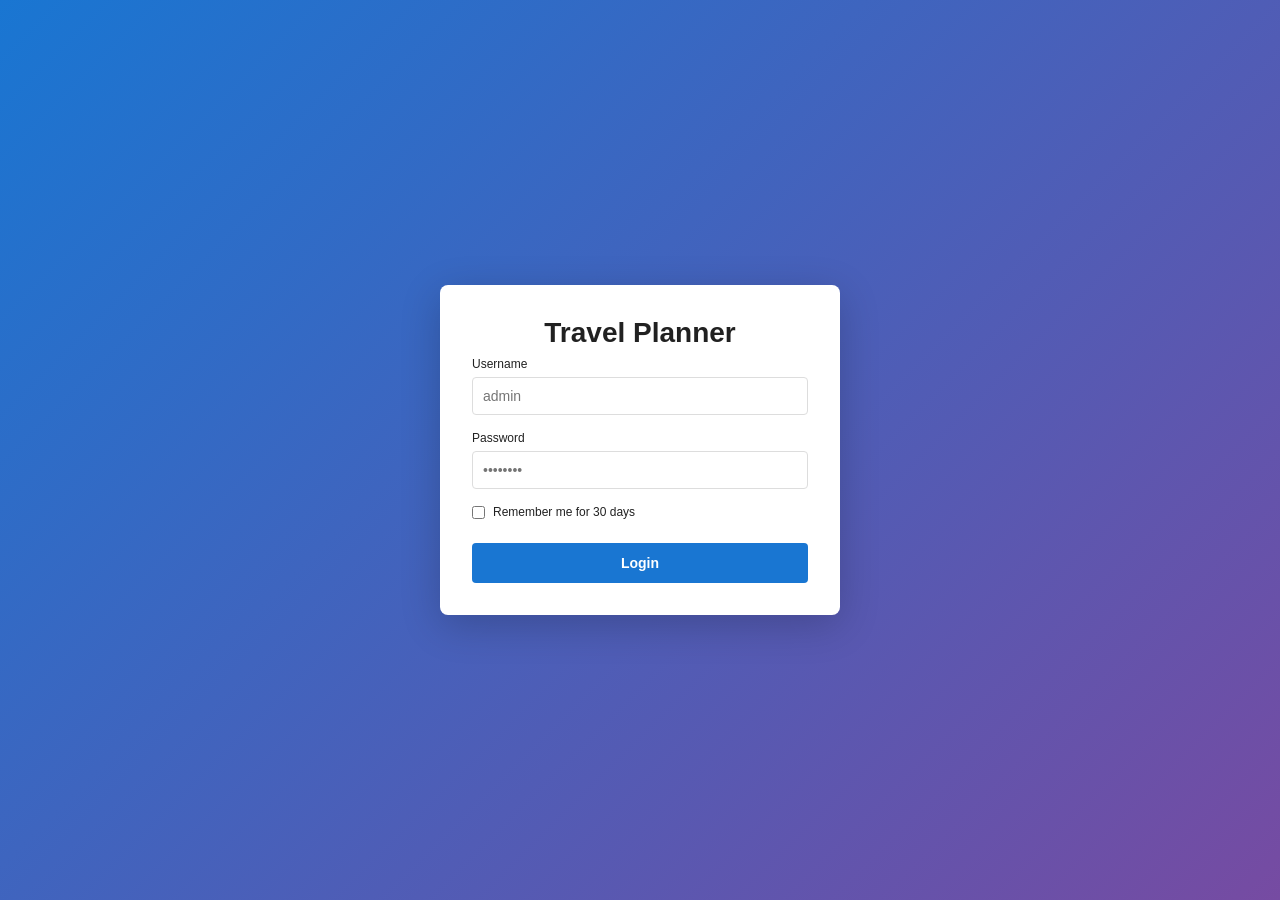
==== commit f23e9a3c: "Security: fix hardcode bypass + first-run setup; replace summary banner with compact tile Auth secur" ====
--- a/index.html
+++ b/index.html
@@ -3,7 +3,7 @@
 <head>
   <meta charset="UTF-8">
   <meta name="viewport" content="width=device-width, initial-scale=1.0">
-  <title>Italy Trip 2027 - Travel Planner</title>
+  <title>Travel Planner</title>
   <link rel="stylesheet" href="styles/global.css">
   <link rel="stylesheet" href="styles/trip-planner.css">
   <link rel="stylesheet" href="styles/chat.css">
@@ -15,23 +15,30 @@
     (function() {
       const authData = localStorage.getItem('travel-portal-auth') ||
                        sessionStorage.getItem('travel-portal-auth-session');
-      
+
       if (!authData) {
         window.location.href = 'auth.html';
-      } else {
-        try {
-          const { timestamp } = JSON.parse(authData);
-          const now = new Date().getTime();
-          const SESSION_DURATION = 30 * 24 * 60 * 60 * 1000;
-          
-          if (now - timestamp > SESSION_DURATION) {
-            localStorage.removeItem('travel-portal-auth');
-            sessionStorage.removeItem('travel-portal-auth');
-            window.location.href = 'auth.html';
-          }
-        } catch (e) {
+        return;
+      }
+
+      try {
+        const { timestamp } = JSON.parse(authData);
+        const now = new Date().getTime();
+        const SESSION_DURATION = 30 * 24 * 60 * 60 * 1000;
+
+        if (now - timestamp > SESSION_DURATION) {
+          localStorage.removeItem('travel-portal-auth');
+          sessionStorage.removeItem('travel-portal-auth-session');
           window.location.href = 'auth.html';
+          return;
         }
+
+        // Require first-run setup to be complete before accessing the app
+        if (localStorage.getItem('travel-portal-setup-complete') !== 'true') {
+          window.location.href = 'setup.html';
+        }
+      } catch (e) {
+        window.location.href = 'auth.html';
       }
     })();
   </script>
--- a/styles/trip-planner.css
+++ b/styles/trip-planner.css
@@ -1,14 +1,43 @@
 /* TRIP PLANNER STYLES */
 
-/* ── Trip Summary Bar (rollup stats) ───────────────── */
-
-.trip-summary-bar {
-  display: grid;
-  grid-template-columns: repeat(4, 1fr);
-  gap: 12px;
-  padding: 1rem 1.5rem;
-  background: var(--color-background-secondary);
+/* ── Trip Info Tile (compact stat strip) ─────────────── */
+
+.trip-info-tile {
+  display: flex;
+  align-items: center;
+  gap: 0;
+  padding: 6px 1.5rem;
+  background: var(--color-background-primary);
   border-bottom: 0.5px solid var(--color-border-tertiary);
+  flex-wrap: wrap;
+}
+
+.trip-info-stat {
+  display: flex;
+  align-items: center;
+  gap: 6px;
+  padding: 3px 16px 3px 0;
+  margin-right: 16px;
+  border-right: 0.5px solid var(--color-border-tertiary);
+  font-size: 12px;
+}
+
+.trip-info-stat:last-child {
+  border-right: none;
+  margin-right: 0;
+  padding-right: 0;
+}
+
+.trip-info-label {
+  color: var(--color-text-secondary);
+  font-weight: 400;
+  white-space: nowrap;
+}
+
+.trip-info-value {
+  color: var(--color-text-primary);
+  font-weight: 600;
+  white-space: nowrap;
 }
 
 /* ── Trip Selector Bar ──────────────────────────────── */
@@ -1571,6 +1600,278 @@
   padding: 5px 0;
 }
 
+/* ── Settings Page ───────────────────────────────────── */
+
+.settings-page {
+  padding: 1.5rem;
+  max-width: 860px;
+  display: flex;
+  flex-direction: column;
+  gap: 1rem;
+}
+
+.settings-page-title {
+  font-size: 11px;
+  font-weight: 600;
+  color: var(--color-text-secondary);
+  text-transform: uppercase;
+  letter-spacing: 0.8px;
+  padding-bottom: 0.75rem;
+  border-bottom: 0.5px solid var(--color-border-tertiary);
+}
+
+.settings-card {
+  background: var(--color-background-primary);
+  border: 0.5px solid var(--color-border-tertiary);
+  border-radius: var(--border-radius-lg);
+  overflow: hidden;
+}
+
+.settings-card-header {
+  display: flex;
+  align-items: center;
+  gap: 12px;
+  padding: 12px 16px;
+  background: var(--color-background-secondary);
+  border-bottom: 0.5px solid var(--color-border-tertiary);
+}
+
+.settings-card-icon {
+  font-size: 18px;
+  line-height: 1;
+  flex-shrink: 0;
+}
+
+.settings-card-title {
+  font-size: 13px;
+  font-weight: 600;
+  color: var(--color-text-primary);
+  letter-spacing: 0.1px;
+}
+
+.settings-card-subtitle {
+  font-size: 12px;
+  color: var(--color-text-secondary);
+  margin-top: 2px;
+}
+
+.settings-fields-grid {
+  display: grid;
+  grid-template-columns: 1fr 1fr;
+}
+
+.settings-field {
+  padding: 12px 16px;
+  border-right: 0.5px solid var(--color-border-tertiary);
+  border-bottom: 0.5px solid var(--color-border-tertiary);
+}
+
+.settings-field:nth-child(even) {
+  border-right: none;
+}
+
+.settings-field-full {
+  grid-column: 1 / -1;
+  border-right: none;
+}
+
+.settings-label {
+  display: block;
+  font-size: 10px;
+  font-weight: 600;
+  color: var(--color-text-secondary);
+  text-transform: uppercase;
+  letter-spacing: 0.5px;
+  margin-bottom: 6px;
+}
+
+.settings-input {
+  width: 100%;
+  padding: 7px 10px;
+  border: 0.5px solid var(--color-border-tertiary);
+  border-radius: var(--border-radius-sm);
+  font-size: 13px;
+  font-family: inherit;
+  color: var(--color-text-primary);
+  background: var(--color-background-primary);
+  box-sizing: border-box;
+  transition: border-color 0.15s;
+}
+
+.settings-input:focus {
+  outline: none;
+  border-color: var(--color-primary, #1976D2);
+  box-shadow: 0 0 0 2px rgba(25, 118, 210, 0.1);
+}
+
+.settings-actions {
+  display: flex;
+  align-items: center;
+  gap: 8px;
+  padding: 12px 16px;
+  flex-wrap: wrap;
+}
+
+.settings-msg-wrap {
+  flex: 1;
+  min-width: 0;
+}
+
+.settings-btn {
+  padding: 7px 16px;
+  border: 0.5px solid var(--color-border-secondary);
+  border-radius: var(--border-radius-md);
+  font-size: 12px;
+  font-weight: 500;
+  font-family: inherit;
+  background: var(--color-background-secondary);
+  color: var(--color-text-primary);
+  cursor: pointer;
+  transition: all 0.15s;
+  white-space: nowrap;
+}
+
+.settings-btn:hover {
+  background: var(--color-background-tertiary);
+  border-color: var(--color-border-secondary);
+}
+
+.settings-btn-success {
+  background: #e8f5e9;
+  border-color: #a5d6a7;
+  color: #2e7d32;
+}
+
+.settings-btn-success:hover {
+  background: #c8e6c9;
+}
+
+.settings-btn-info {
+  background: #e8f0fe;
+  border-color: #90b4f5;
+  color: #1a56cc;
+}
+
+.settings-btn-info:hover {
+  background: #d0e2fd;
+}
+
+.settings-btn-danger {
+  background: #ffebee;
+  border-color: #ef9a9a;
+  color: #c62828;
+}
+
+.settings-btn-danger:hover {
+  background: #ffcdd2;
+}
+
+.settings-auth-row {
+  display: flex;
+  align-items: center;
+  justify-content: space-between;
+  padding: 14px 16px;
+  gap: 16px;
+  flex-wrap: wrap;
+}
+
+.settings-user-info {
+  font-size: 13px;
+  color: var(--color-text-primary);
+}
+
+.settings-user-info small {
+  display: block;
+  font-size: 11px;
+  color: var(--color-text-secondary);
+  margin-top: 3px;
+}
+
+.settings-auth-btns {
+  display: flex;
+  gap: 8px;
+  flex-shrink: 0;
+}
+
+/* ── Settings — User Management ───────────────────────── */
+
+.settings-section-divider {
+  height: 0.5px;
+  background: var(--color-border-tertiary);
+  margin: 1rem 0;
+}
+
+.settings-subsection-title {
+  font-size: 11px;
+  font-weight: 600;
+  text-transform: uppercase;
+  letter-spacing: 0.6px;
+  color: var(--color-text-secondary);
+  padding: 0 16px;
+  margin-bottom: 8px;
+}
+
+.settings-user-list {
+  padding: 0 16px;
+  display: flex;
+  flex-direction: column;
+  gap: 6px;
+}
+
+.user-list-row {
+  display: flex;
+  align-items: center;
+  justify-content: space-between;
+  padding: 8px 12px;
+  background: var(--color-background-secondary);
+  border-radius: var(--border-radius-md);
+  border: 0.5px solid var(--color-border-tertiary);
+  gap: 12px;
+}
+
+.user-list-name {
+  font-size: 13px;
+  font-weight: 500;
+  color: var(--color-text-primary);
+  display: flex;
+  align-items: center;
+  gap: 6px;
+}
+
+.user-badge {
+  font-size: 10px;
+  font-weight: 600;
+  padding: 2px 6px;
+  border-radius: 10px;
+  text-transform: uppercase;
+  letter-spacing: 0.3px;
+}
+
+.user-badge-you {
+  background: #e3f2fd;
+  color: #1565c0;
+}
+
+.user-badge-builtin {
+  background: #f3e5f5;
+  color: #6a1b9a;
+}
+
+.user-badge-disabled {
+  background: #f5f5f5;
+  color: #9e9e9e;
+}
+
+.user-list-row-disabled {
+  opacity: 0.6;
+}
+
+.settings-btn-sm {
+  padding: 4px 10px !important;
+  font-size: 11px !important;
+  min-width: auto !important;
+}
+
 /* ── Flights Page ─────────────────────────────────────── */
 
 .flights-page {
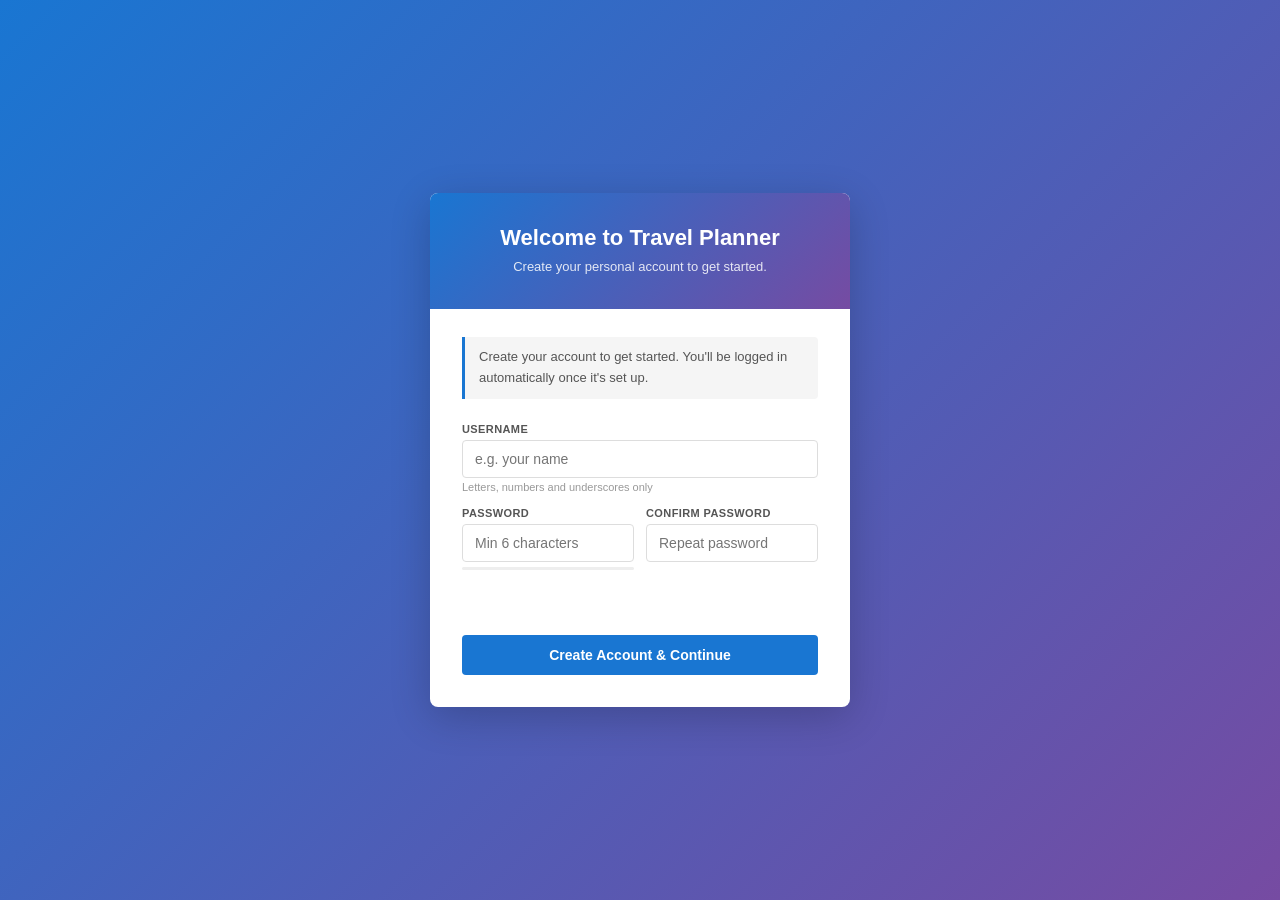
==== commit 6691efc1: "Implement live Google Maps, admin-only user management Google Maps: - js/maps.js: loads Maps JS API " ====
--- a/index.html
+++ b/index.html
@@ -53,6 +53,8 @@
   <script src="js/trip-planner.js"></script>
   <script src="js/travel-agent-bot.js"></script>
   <script src="js/settings.js"></script>
+  <script src="js/faq.js"></script>
+  <script src="js/maps.js"></script>
   <script src="js/main.js"></script>
 </body>
 </html>
--- a/styles/trip-planner.css
+++ b/styles/trip-planner.css
@@ -1147,6 +1147,44 @@
   padding: 2rem;
 }
 
+/* Live Google Map embed */
+.google-map-embed {
+  flex: 1;
+  border-radius: 4px;
+  overflow: hidden;
+  min-height: 440px;
+  position: relative;
+}
+
+.map-message {
+  position: absolute;
+  inset: 0;
+  display: flex;
+  flex-direction: column;
+  align-items: center;
+  justify-content: center;
+  background: linear-gradient(135deg, #e8eef7 0%, #f0f4f9 100%);
+  color: var(--color-text-secondary);
+  font-size: 13px;
+  text-align: center;
+  padding: 2rem;
+  border-radius: 4px;
+}
+
+@keyframes map-spin {
+  to { transform: rotate(360deg); }
+}
+.map-spinner {
+  display: inline-block;
+  width: 20px;
+  height: 20px;
+  border: 3px solid #ddd;
+  border-top-color: #1976D2;
+  border-radius: 50%;
+  animation: map-spin 0.7s linear infinite;
+  margin-bottom: 8px;
+}
+
 .map-title {
   font-size: 14px;
   font-weight: 500;
@@ -1717,6 +1755,75 @@
   min-width: 0;
 }
 
+/* ── Settings — Help tooltip ───────────────────────────── */
+
+.settings-help-tip {
+  position: relative;
+  display: inline-flex;
+  align-items: center;
+  margin-left: 6px;
+  vertical-align: middle;
+}
+
+.settings-help-icon {
+  display: inline-flex;
+  align-items: center;
+  justify-content: center;
+  width: 15px;
+  height: 15px;
+  border-radius: 50%;
+  background: var(--color-border-secondary);
+  color: var(--color-text-secondary);
+  font-size: 10px;
+  font-weight: 700;
+  cursor: default;
+  font-style: normal;
+  line-height: 1;
+}
+
+.settings-help-bubble {
+  display: none;
+  position: absolute;
+  left: 20px;
+  top: 50%;
+  transform: translateY(-50%);
+  background: #212121;
+  color: #fff;
+  font-size: 12px;
+  font-weight: 400;
+  text-transform: none;
+  letter-spacing: 0;
+  white-space: nowrap;
+  padding: 7px 12px;
+  border-radius: 6px;
+  z-index: 100;
+  pointer-events: none;
+  box-shadow: 0 4px 12px rgba(0,0,0,0.25);
+}
+
+.settings-help-bubble::before {
+  content: '';
+  position: absolute;
+  right: 100%;
+  top: 50%;
+  transform: translateY(-50%);
+  border: 5px solid transparent;
+  border-right-color: #212121;
+}
+
+.settings-help-tip:hover .settings-help-bubble {
+  display: block;
+  pointer-events: auto;
+}
+
+.settings-help-link {
+  color: #90caf9;
+  text-decoration: none;
+  font-weight: 600;
+  margin-left: 4px;
+}
+.settings-help-link:hover { text-decoration: underline; }
+
 .settings-btn {
   padding: 7px 16px;
   border: 0.5px solid var(--color-border-secondary);
@@ -1870,6 +1977,191 @@
   padding: 4px 10px !important;
   font-size: 11px !important;
   min-width: auto !important;
+}
+
+/* ── FAQ Page ─────────────────────────────────────────── */
+
+.faq-page {
+  height: 100%;
+  overflow-y: auto;
+  display: flex;
+  flex-direction: column;
+}
+
+.faq-header {
+  padding: 1.5rem 2rem 1.25rem;
+  border-bottom: 0.5px solid var(--color-border-tertiary);
+  background: var(--color-background-primary);
+  flex-shrink: 0;
+}
+
+.faq-header-title {
+  font-size: 18px;
+  font-weight: 700;
+  color: var(--color-text-primary);
+  margin-bottom: 4px;
+}
+
+.faq-header-subtitle {
+  font-size: 13px;
+  color: var(--color-text-secondary);
+}
+
+.faq-body {
+  flex: 1;
+  max-width: 720px;
+  padding: 2rem;
+  display: flex;
+  flex-direction: column;
+  gap: 0;
+}
+
+.faq-section {
+  padding-bottom: 2rem;
+}
+
+.faq-section-eyebrow {
+  font-size: 11px;
+  font-weight: 700;
+  text-transform: uppercase;
+  letter-spacing: 0.8px;
+  color: #1976D2;
+  margin-bottom: 6px;
+}
+
+.faq-section-title {
+  font-size: 20px;
+  font-weight: 700;
+  color: var(--color-text-primary);
+  margin-bottom: 10px;
+  line-height: 1.3;
+}
+
+.faq-intro {
+  font-size: 13px;
+  color: var(--color-text-secondary);
+  line-height: 1.6;
+  margin-bottom: 1.5rem;
+}
+
+.faq-divider {
+  height: 0.5px;
+  background: var(--color-border-tertiary);
+  margin: 1rem 0 2rem;
+}
+
+.faq-steps {
+  display: flex;
+  flex-direction: column;
+  gap: 1rem;
+}
+
+.faq-step {
+  display: flex;
+  gap: 14px;
+  align-items: flex-start;
+}
+
+.faq-step-num {
+  width: 26px;
+  height: 26px;
+  border-radius: 50%;
+  background: #1976D2;
+  color: #fff;
+  font-size: 12px;
+  font-weight: 700;
+  display: flex;
+  align-items: center;
+  justify-content: center;
+  flex-shrink: 0;
+  margin-top: 1px;
+}
+
+.faq-step-body {
+  flex: 1;
+  padding-bottom: 1rem;
+  border-bottom: 0.5px solid var(--color-border-tertiary);
+}
+
+.faq-step:last-child .faq-step-body {
+  border-bottom: none;
+  padding-bottom: 0;
+}
+
+.faq-step-title {
+  font-size: 14px;
+  font-weight: 600;
+  color: var(--color-text-primary);
+  margin-bottom: 5px;
+  display: flex;
+  align-items: center;
+  gap: 8px;
+  flex-wrap: wrap;
+}
+
+.faq-step-body p {
+  font-size: 13px;
+  color: var(--color-text-secondary);
+  line-height: 1.6;
+}
+
+.faq-tip {
+  display: flex;
+  align-items: flex-start;
+  gap: 8px;
+  background: #e3f2fd;
+  border-left: 3px solid #1976D2;
+  border-radius: 0 4px 4px 0;
+  padding: 8px 12px;
+  margin-top: 10px;
+  font-size: 12px;
+  color: #1565c0;
+  line-height: 1.5;
+}
+
+.faq-tip-icon { flex-shrink: 0; }
+
+.faq-code {
+  font-family: 'SF Mono', 'Fira Code', 'Consolas', monospace;
+  font-size: 12px;
+  background: var(--color-background-secondary);
+  border: 0.5px solid var(--color-border-tertiary);
+  border-radius: 4px;
+  padding: 6px 10px;
+  color: var(--color-text-primary);
+  margin-top: 8px;
+  display: inline-block;
+}
+
+.faq-link {
+  color: #1976D2;
+  text-decoration: none;
+  font-weight: 500;
+}
+.faq-link:hover { text-decoration: underline; }
+
+.faq-badge {
+  font-size: 10px;
+  font-weight: 600;
+  padding: 2px 7px;
+  border-radius: 10px;
+  text-transform: uppercase;
+  letter-spacing: 0.3px;
+}
+
+.faq-badge-recommended {
+  background: #e8f5e9;
+  color: #2e7d32;
+}
+
+code {
+  font-family: 'SF Mono', 'Fira Code', 'Consolas', monospace;
+  font-size: 11px;
+  background: var(--color-background-secondary);
+  border: 0.5px solid var(--color-border-tertiary);
+  border-radius: 3px;
+  padding: 1px 5px;
+  color: var(--color-text-primary);
 }
 
 /* ── Flights Page ─────────────────────────────────────── */
